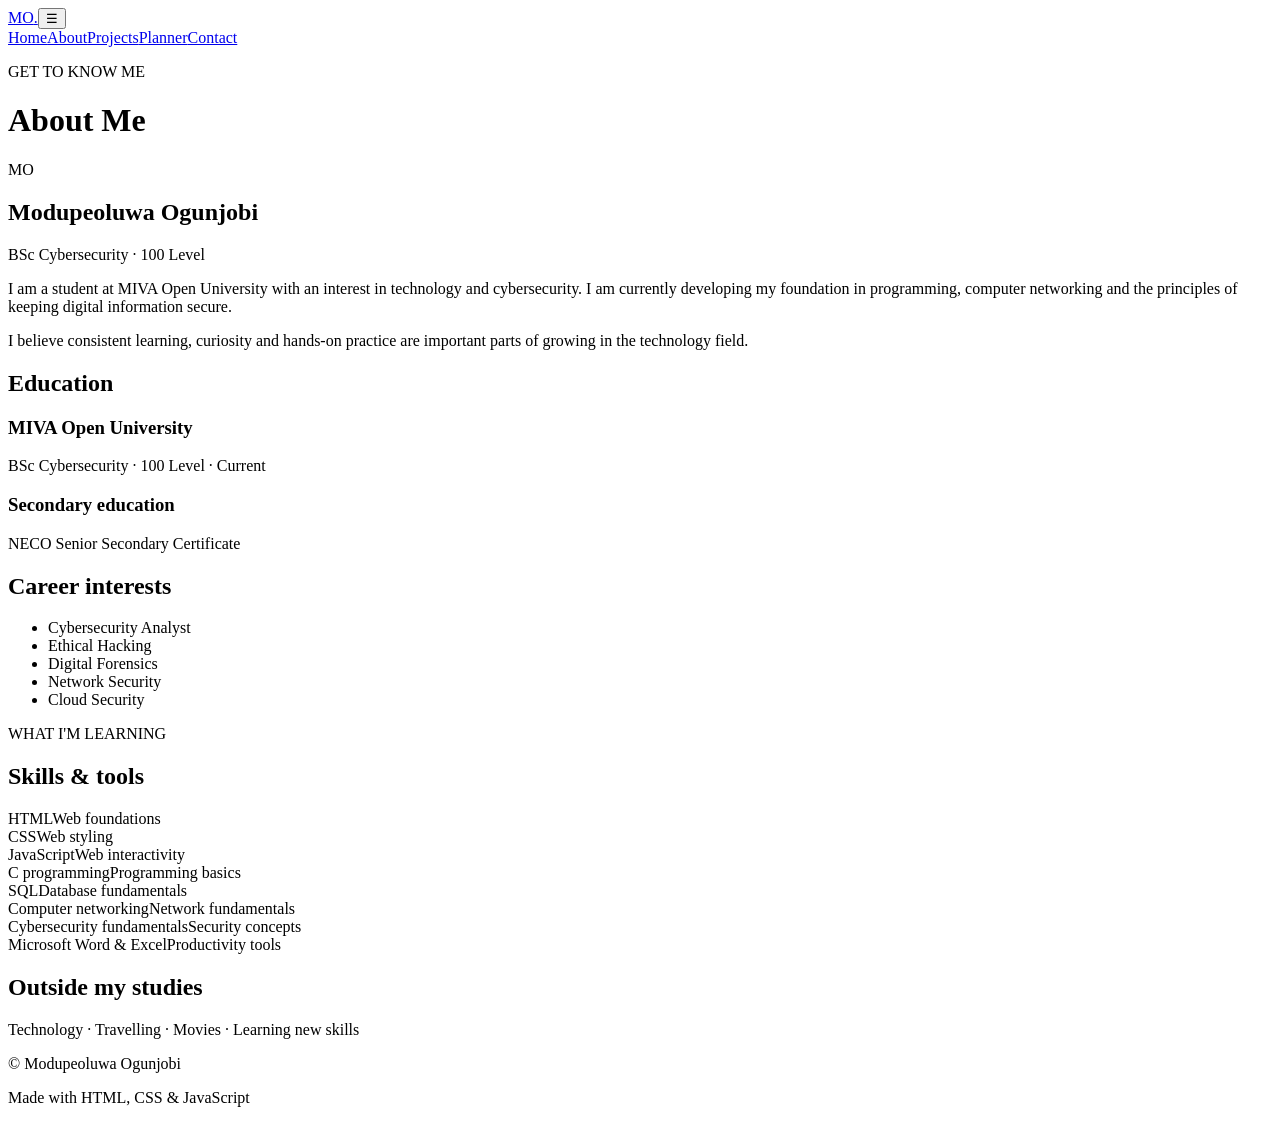
==== about.html @ 3e715821 "Add student profile and skills page" ====
<!DOCTYPE html>
<html lang="en"><head><meta charset="UTF-8"><meta name="viewport" content="width=device-width, initial-scale=1.0"><title>About | Modupeoluwa Ogunjobi</title><link rel="stylesheet" href="css/style.css"><script src="js/main.js" defer></script></head>
<body>
<header class="site-header"><a class="brand" href="index.html">MO<span>.</span></a><button class="menu-toggle" aria-label="Toggle navigation" aria-expanded="false">☰</button><nav class="site-nav" aria-label="Main navigation"><a href="index.html">Home</a><a class="active" href="about.html">About</a><a href="projects.html">Projects</a><a href="planner.html">Planner</a><a href="contact.html">Contact</a></nav></header>
<main class="container page-content">
  <p class="eyebrow">GET TO KNOW ME</p><h1>About <span>Me</span></h1>
  <div class="about-layout"><section class="panel about-intro"><div class="profile-mark">MO</div><h2>Modupeoluwa Ogunjobi</h2><p class="muted">BSc Cybersecurity · 100 Level</p><p>I am a student at MIVA Open University with an interest in technology and cybersecurity. I am currently developing my foundation in programming, computer networking and the principles of keeping digital information secure.</p><p>I believe consistent learning, curiosity and hands-on practice are important parts of growing in the technology field.</p></section>
  <section class="panel"><h2>Education</h2><div class="timeline"><div><span class="timeline-dot"></span><h3>MIVA Open University</h3><p>BSc Cybersecurity · 100 Level · Current</p></div><div><span class="timeline-dot"></span><h3>Secondary education</h3><p>NECO Senior Secondary Certificate</p></div></div><h2 class="subheading">Career interests</h2><ul class="tag-list"><li>Cybersecurity Analyst</li><li>Ethical Hacking</li><li>Digital Forensics</li><li>Network Security</li><li>Cloud Security</li></ul></section></div>
  <section class="section"><p class="eyebrow">WHAT I'M LEARNING</p><h2>Skills & tools</h2><div class="skills-grid"><div class="skill"><span>HTML</span><span>Web foundations</span></div><div class="skill"><span>CSS</span><span>Web styling</span></div><div class="skill"><span>JavaScript</span><span>Web interactivity</span></div><div class="skill"><span>C programming</span><span>Programming basics</span></div><div class="skill"><span>SQL</span><span>Database fundamentals</span></div><div class="skill"><span>Computer networking</span><span>Network fundamentals</span></div><div class="skill"><span>Cybersecurity fundamentals</span><span>Security concepts</span></div><div class="skill"><span>Microsoft Word & Excel</span><span>Productivity tools</span></div></div></section>
  <section class="panel interests"><h2>Outside my studies</h2><p>Technology · Travelling · Movies · Learning new skills</p></section>
</main>
<footer class="site-footer"><div class="container footer-inner"><p>© <span class="current-year"></span> Modupeoluwa Ogunjobi</p><p>Made with HTML, CSS & JavaScript</p></div></footer></body></html>
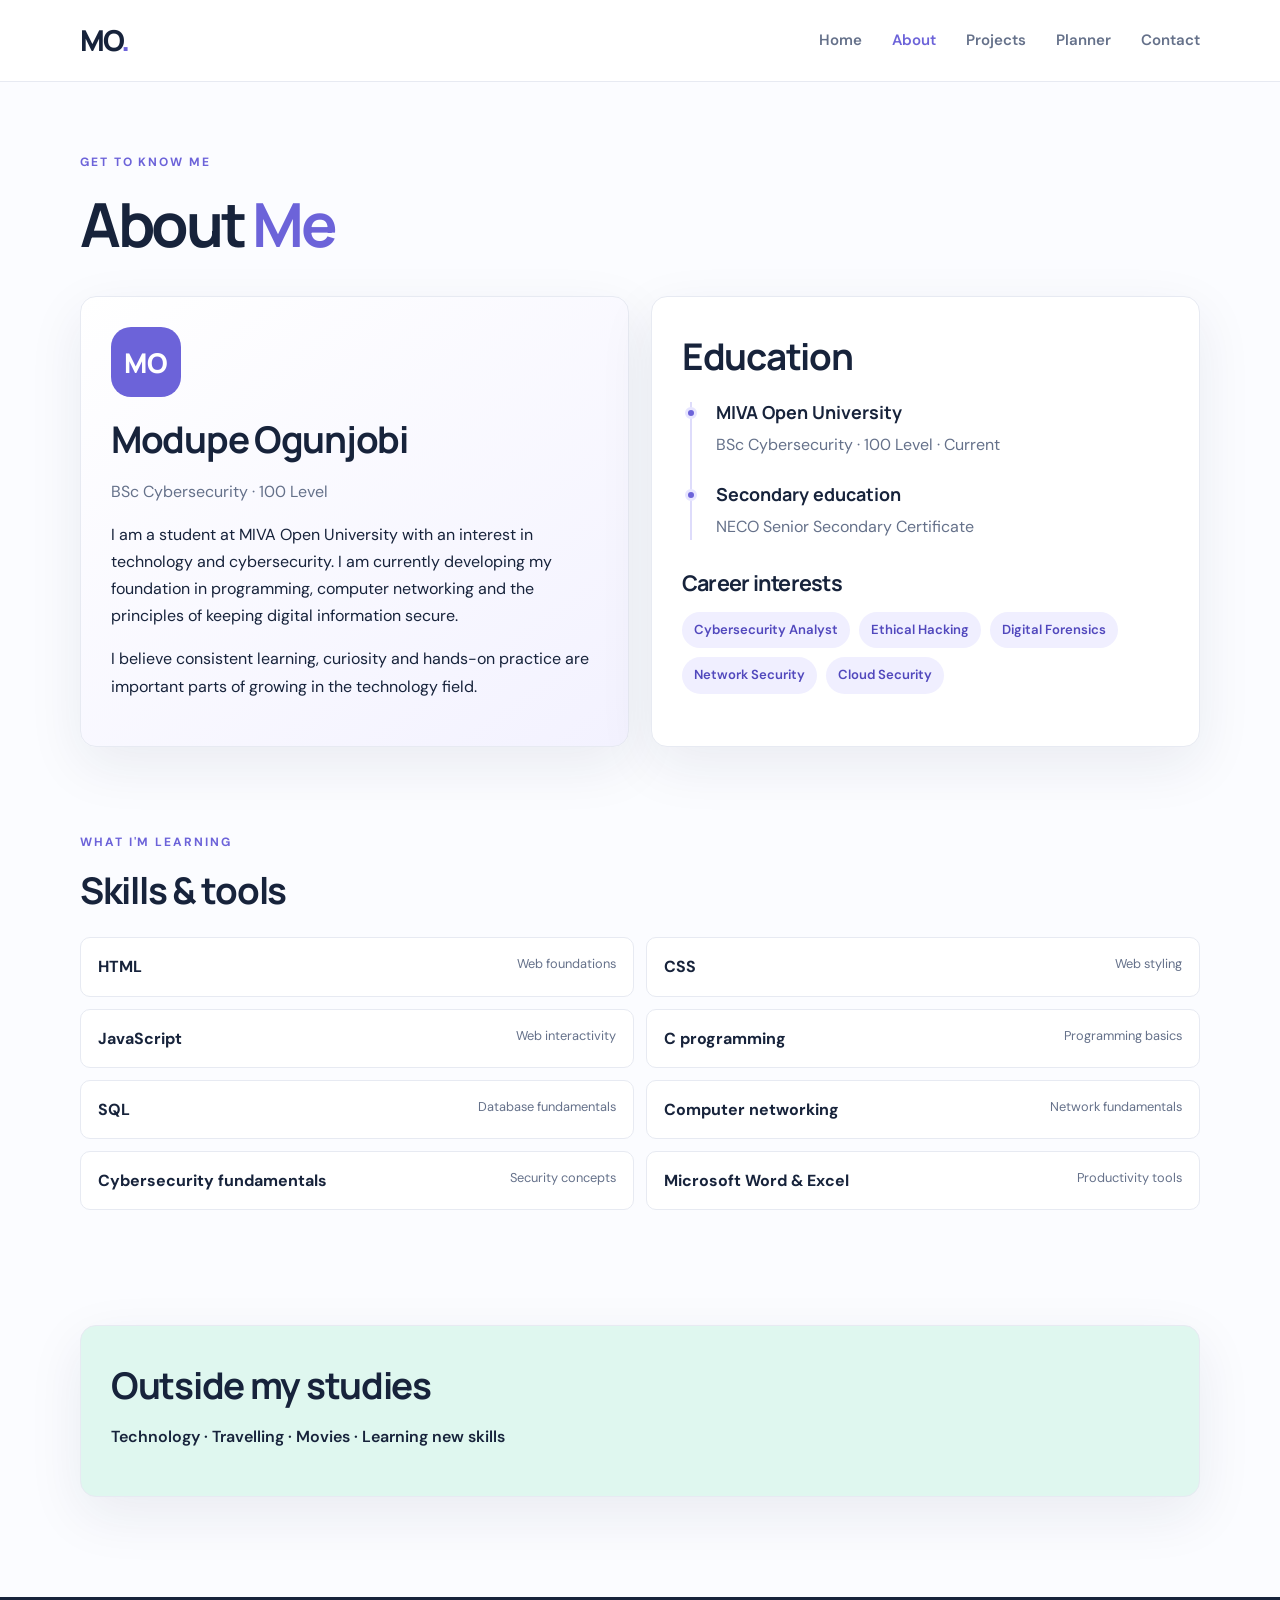
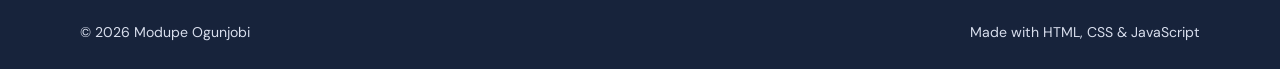
==== commit 9f376915: "Update portfolio name to Modupe Ogunjobi" ====
--- a/about.html
+++ b/about.html
@@ -1,12 +1,12 @@
 <!DOCTYPE html>
-<html lang="en"><head><meta charset="UTF-8"><meta name="viewport" content="width=device-width, initial-scale=1.0"><title>About | Modupeoluwa Ogunjobi</title><link rel="stylesheet" href="css/style.css"><script src="js/main.js" defer></script></head>
+<html lang="en"><head><meta charset="UTF-8"><meta name="viewport" content="width=device-width, initial-scale=1.0"><title>About | Modupe Ogunjobi</title><link rel="stylesheet" href="css/style.css"><script src="js/main.js" defer></script></head>
 <body>
 <header class="site-header"><a class="brand" href="index.html">MO<span>.</span></a><button class="menu-toggle" aria-label="Toggle navigation" aria-expanded="false">☰</button><nav class="site-nav" aria-label="Main navigation"><a href="index.html">Home</a><a class="active" href="about.html">About</a><a href="projects.html">Projects</a><a href="planner.html">Planner</a><a href="contact.html">Contact</a></nav></header>
 <main class="container page-content">
   <p class="eyebrow">GET TO KNOW ME</p><h1>About <span>Me</span></h1>
-  <div class="about-layout"><section class="panel about-intro"><div class="profile-mark">MO</div><h2>Modupeoluwa Ogunjobi</h2><p class="muted">BSc Cybersecurity · 100 Level</p><p>I am a student at MIVA Open University with an interest in technology and cybersecurity. I am currently developing my foundation in programming, computer networking and the principles of keeping digital information secure.</p><p>I believe consistent learning, curiosity and hands-on practice are important parts of growing in the technology field.</p></section>
+  <div class="about-layout"><section class="panel about-intro"><div class="profile-mark">MO</div><h2>Modupe Ogunjobi</h2><p class="muted">BSc Cybersecurity · 100 Level</p><p>I am a student at MIVA Open University with an interest in technology and cybersecurity. I am currently developing my foundation in programming, computer networking and the principles of keeping digital information secure.</p><p>I believe consistent learning, curiosity and hands-on practice are important parts of growing in the technology field.</p></section>
   <section class="panel"><h2>Education</h2><div class="timeline"><div><span class="timeline-dot"></span><h3>MIVA Open University</h3><p>BSc Cybersecurity · 100 Level · Current</p></div><div><span class="timeline-dot"></span><h3>Secondary education</h3><p>NECO Senior Secondary Certificate</p></div></div><h2 class="subheading">Career interests</h2><ul class="tag-list"><li>Cybersecurity Analyst</li><li>Ethical Hacking</li><li>Digital Forensics</li><li>Network Security</li><li>Cloud Security</li></ul></section></div>
   <section class="section"><p class="eyebrow">WHAT I'M LEARNING</p><h2>Skills & tools</h2><div class="skills-grid"><div class="skill"><span>HTML</span><span>Web foundations</span></div><div class="skill"><span>CSS</span><span>Web styling</span></div><div class="skill"><span>JavaScript</span><span>Web interactivity</span></div><div class="skill"><span>C programming</span><span>Programming basics</span></div><div class="skill"><span>SQL</span><span>Database fundamentals</span></div><div class="skill"><span>Computer networking</span><span>Network fundamentals</span></div><div class="skill"><span>Cybersecurity fundamentals</span><span>Security concepts</span></div><div class="skill"><span>Microsoft Word & Excel</span><span>Productivity tools</span></div></div></section>
   <section class="panel interests"><h2>Outside my studies</h2><p>Technology · Travelling · Movies · Learning new skills</p></section>
 </main>
-<footer class="site-footer"><div class="container footer-inner"><p>© <span class="current-year"></span> Modupeoluwa Ogunjobi</p><p>Made with HTML, CSS & JavaScript</p></div></footer></body></html>+<footer class="site-footer"><div class="container footer-inner"><p>© <span class="current-year"></span> Modupe Ogunjobi</p><p>Made with HTML, CSS & JavaScript</p></div></footer></body></html>
--- a/css/style.css
+++ b/css/style.css
@@ -0,0 +1,5 @@
+@import url('https://fonts.googleapis.com/css2?family=DM+Sans:wght@400;500;600;700&family=Manrope:wght@400;500;600;700;800&display=swap');
+:root{--ink:#17233b;--muted:#65718a;--purple:#6c63d9;--purple-dark:#5148bd;--mint:#dff7ef;--paper:#fbfcff;--line:#e7eaf2;--white:#fff;--shadow:0 18px 55px rgba(28,39,75,.08)}
+*{box-sizing:border-box}html{scroll-behavior:smooth}body{margin:0;background:var(--paper);color:var(--ink);font-family:'DM Sans',Arial,sans-serif;line-height:1.7}h1,h2,h3,.brand{font-family:Manrope,Arial,sans-serif;line-height:1.2}h1{font-size:clamp(2.4rem,6vw,4.6rem);letter-spacing:-.055em;margin:.5rem 0 1.2rem}h1 span,.hero h1 span{color:var(--purple)}h2{font-size:clamp(1.6rem,3vw,2.3rem);letter-spacing:-.035em;margin:.4rem 0 1rem}h3{font-size:1.12rem;margin:.3rem 0 .5rem}p{margin:.5rem 0 1rem}.container{width:min(1120px,calc(100% - 40px));margin-inline:auto}.site-header{height:82px;padding:0 max(20px,calc((100% - 1120px)/2));display:flex;align-items:center;justify-content:space-between;background:rgba(255,255,255,.9);border-bottom:1px solid var(--line);position:sticky;top:0;z-index:10;backdrop-filter:blur(12px)}.brand{text-decoration:none;font-size:1.8rem;font-weight:800;color:var(--ink);letter-spacing:-.08em}.brand span,.monogram span{color:var(--purple)}.site-nav{display:flex;gap:30px}.site-nav a{color:var(--muted);font-weight:600;text-decoration:none;font-size:.94rem;transition:color .2s}.site-nav a:hover,.site-nav a.active{color:var(--purple)}.menu-toggle{display:none;background:none;border:0;font-size:1.6rem;color:var(--ink)}.hero{min-height:590px;display:grid;grid-template-columns:1.15fr .85fr;align-items:center;gap:50px;padding-block:70px}.eyebrow{font-size:.75rem;font-weight:700;letter-spacing:.16em;color:var(--purple);margin:0 0 1rem}.lead{font-size:1.15rem;max-width:610px;color:var(--muted)}.button-row{display:flex;gap:14px;flex-wrap:wrap;margin-top:30px}.button{display:inline-flex;justify-content:center;align-items:center;padding:13px 21px;border:1px solid var(--purple);border-radius:9px;background:var(--purple);color:#fff;text-decoration:none;font:700 .95rem 'DM Sans',sans-serif;cursor:pointer;transition:transform .2s,background .2s}.button:hover{background:var(--purple-dark);transform:translateY(-2px)}.button-outline{background:transparent;color:var(--purple)}.button-outline:hover{color:#fff}.hero-art{height:390px;position:relative;display:grid;place-content:center;text-align:center;background:linear-gradient(145deg,#e8e6ff,#e0f8ef);border-radius:48% 52% 46% 54%/48% 43% 57% 52%;overflow:hidden}.hero-art p{position:absolute;bottom:50px;left:0;right:0;color:var(--muted);font-weight:600}.monogram{font:800 7rem Manrope,sans-serif;letter-spacing:-.12em;z-index:1}.orbit{position:absolute;border:1px solid rgba(108,99,217,.25);border-radius:50%;width:310px;height:310px;left:50%;top:50%;transform:translate(-50%,-50%)}.orbit-two{width:390px;height:390px}.section{padding-block:85px}.soft-bg{background:#f1f3ff}.section-intro{max-width:720px;color:var(--muted);font-size:1.05rem}.feature-grid{display:grid;grid-template-columns:repeat(3,1fr);gap:20px;margin-top:35px}.feature-card,.panel,.project-card{background:var(--white);border:1px solid var(--line);border-radius:16px;box-shadow:var(--shadow)}.feature-card{padding:28px}.feature-icon{display:grid;place-items:center;width:46px;height:46px;border-radius:13px;background:var(--mint);color:var(--purple);font-size:1.5rem;margin-bottom:20px}.feature-card p,.muted{color:var(--muted)}.split-section{display:grid;grid-template-columns:1fr 1fr;gap:70px;align-items:center}.text-link{font-weight:700;color:var(--purple);text-decoration:none}.site-footer{background:#17233b;color:#d8deed;padding:24px 0;font-size:.88rem}.footer-inner{display:flex;justify-content:space-between;gap:20px}.footer-inner p{margin:0}.page-content{padding-block:70px 100px}.page-content>h1{font-size:clamp(2.5rem,5vw,3.8rem)}.about-layout,.contact-layout{display:grid;grid-template-columns:1fr 1fr;gap:22px;margin-top:35px}.panel{padding:30px}.about-intro{background:linear-gradient(145deg,#fff,#f3f2ff)}.profile-mark{width:70px;height:70px;border-radius:20px;background:var(--purple);color:white;display:grid;place-items:center;font:800 1.7rem Manrope;margin-bottom:20px}.timeline{border-left:2px solid #dedcfb;margin:24px 0 30px 8px;padding-left:24px}.timeline>div{position:relative;margin-bottom:25px}.timeline-dot{position:absolute;left:-31px;top:5px;width:12px;height:12px;border-radius:50%;background:var(--purple);border:3px solid #e7e5ff}.timeline p{color:var(--muted);margin:0}.subheading{font-size:1.35rem}.tag-list,.mini-tags{display:flex;flex-wrap:wrap;gap:9px;padding:0;list-style:none}.tag-list li,.mini-tags li{background:#f0efff;color:#5148bd;border-radius:20px;padding:7px 12px;font-size:.82rem;font-weight:600}.skills-grid{display:grid;grid-template-columns:repeat(2,1fr);gap:12px;margin-top:25px}.skill{padding:15px 17px;background:white;border:1px solid var(--line);border-radius:10px;display:flex;justify-content:space-between;gap:12px}.skill span:first-child{font-weight:700}.skill span:last-child{font-size:.8rem;color:var(--muted);text-align:right}.interests{margin-top:30px;background:var(--mint)}.interests p{font-weight:600}.project-grid{display:grid;grid-template-columns:repeat(3,1fr);gap:20px;margin-top:35px}.project-card{overflow:hidden}.project-art{height:190px;padding:20px;display:flex;flex-direction:column;justify-content:space-between;color:#fff}.project-art span{font-size:.75rem;letter-spacing:.14em;font-weight:700}.project-art strong{font:800 2.6rem/1 Manrope;letter-spacing:-.07em}.art-one{background:linear-gradient(135deg,#625bd0,#a69ff6)}.art-two{background:linear-gradient(135deg,#168b80,#75cdb7)}.art-three{background:linear-gradient(135deg,#d17a54,#f0b68b)}.project-body{padding:24px}.project-body h2{font-size:1.3rem}.project-body>p:not(.eyebrow){color:var(--muted);font-size:.94rem}.mini-tags{gap:6px}.mini-tags li{font-size:.72rem;padding:5px 9px}.status{display:inline-block;margin-top:8px;color:#27745e;font-size:.8rem;font-weight:700}.media-panel{display:grid;grid-template-columns:1fr 1fr;align-items:center;gap:30px;margin-top:35px}.media-panel video{width:100%;border-radius:10px;background:#17233b}.planner{max-width:800px;margin-top:35px}.task-form label,.form-field label{display:block;font-weight:700;margin-bottom:8px}.task-entry{display:flex;gap:10px}.task-entry input,.form-field input,.form-field textarea{width:100%;padding:13px 14px;border:1px solid #d9deea;border-radius:8px;font:inherit;color:var(--ink);background:#fff}.task-entry input:focus,.form-field input:focus,.form-field textarea:focus{outline:3px solid #e7e5ff;border-color:var(--purple)}.planner-summary{display:flex;justify-content:space-between;color:var(--muted);font-size:.9rem;border-block:1px solid var(--line);padding:16px 0;margin-top:25px}.task-list{list-style:none;margin:0;padding:0}.task-item{display:flex;align-items:center;gap:12px;padding:15px 2px;border-bottom:1px solid var(--line)}.task-item label{flex:1;overflow-wrap:anywhere}.task-item.done label{text-decoration:line-through;color:#8992a5}.task-item input{accent-color:var(--purple);width:18px;height:18px}.delete-task{border:0;background:#fff0ef;color:#b64b45;border-radius:7px;padding:7px 10px;cursor:pointer}.empty-state{padding:25px 0;text-align:center;color:var(--muted)}.text-button{border:0;background:none;color:var(--purple);font:700 .9rem 'DM Sans';padding:15px 0 0;cursor:pointer}.contact-note{background:linear-gradient(145deg,#f1f0ff,#e7f8f1)}.contact-form{display:grid;gap:16px}.form-field textarea{resize:vertical}.error-message{display:block;min-height:1.1em;color:#b13e3e;font-size:.8rem}.form-feedback{font-weight:700;margin:0}.form-feedback.success{color:#27745e}.form-feedback.error{color:#b13e3e}
+@media(max-width:760px){.site-header{height:70px}.menu-toggle{display:block}.site-nav{display:none;position:absolute;top:69px;left:0;right:0;padding:18px 22px;background:white;border-bottom:1px solid var(--line);flex-direction:column;gap:14px}.site-nav.open{display:flex}.hero{grid-template-columns:1fr;padding-block:55px;gap:35px}.hero-art{height:280px;max-width:420px;width:100%;margin:auto}.monogram{font-size:5rem}.orbit{width:230px;height:230px}.orbit-two{width:290px;height:290px}.feature-grid,.project-grid{grid-template-columns:1fr}.split-section,.about-layout,.contact-layout,.media-panel{grid-template-columns:1fr;gap:22px}.section{padding-block:60px}.page-content{padding-block:50px 70px}.footer-inner{flex-direction:column;gap:5px}.skill{flex-direction:column;gap:2px}.skill span:last-child{text-align:left}.task-entry{flex-direction:column}.task-entry .button{width:100%}}
+@media(min-width:761px) and (max-width:980px){.project-grid{grid-template-columns:repeat(2,1fr)}.site-nav{gap:17px}}
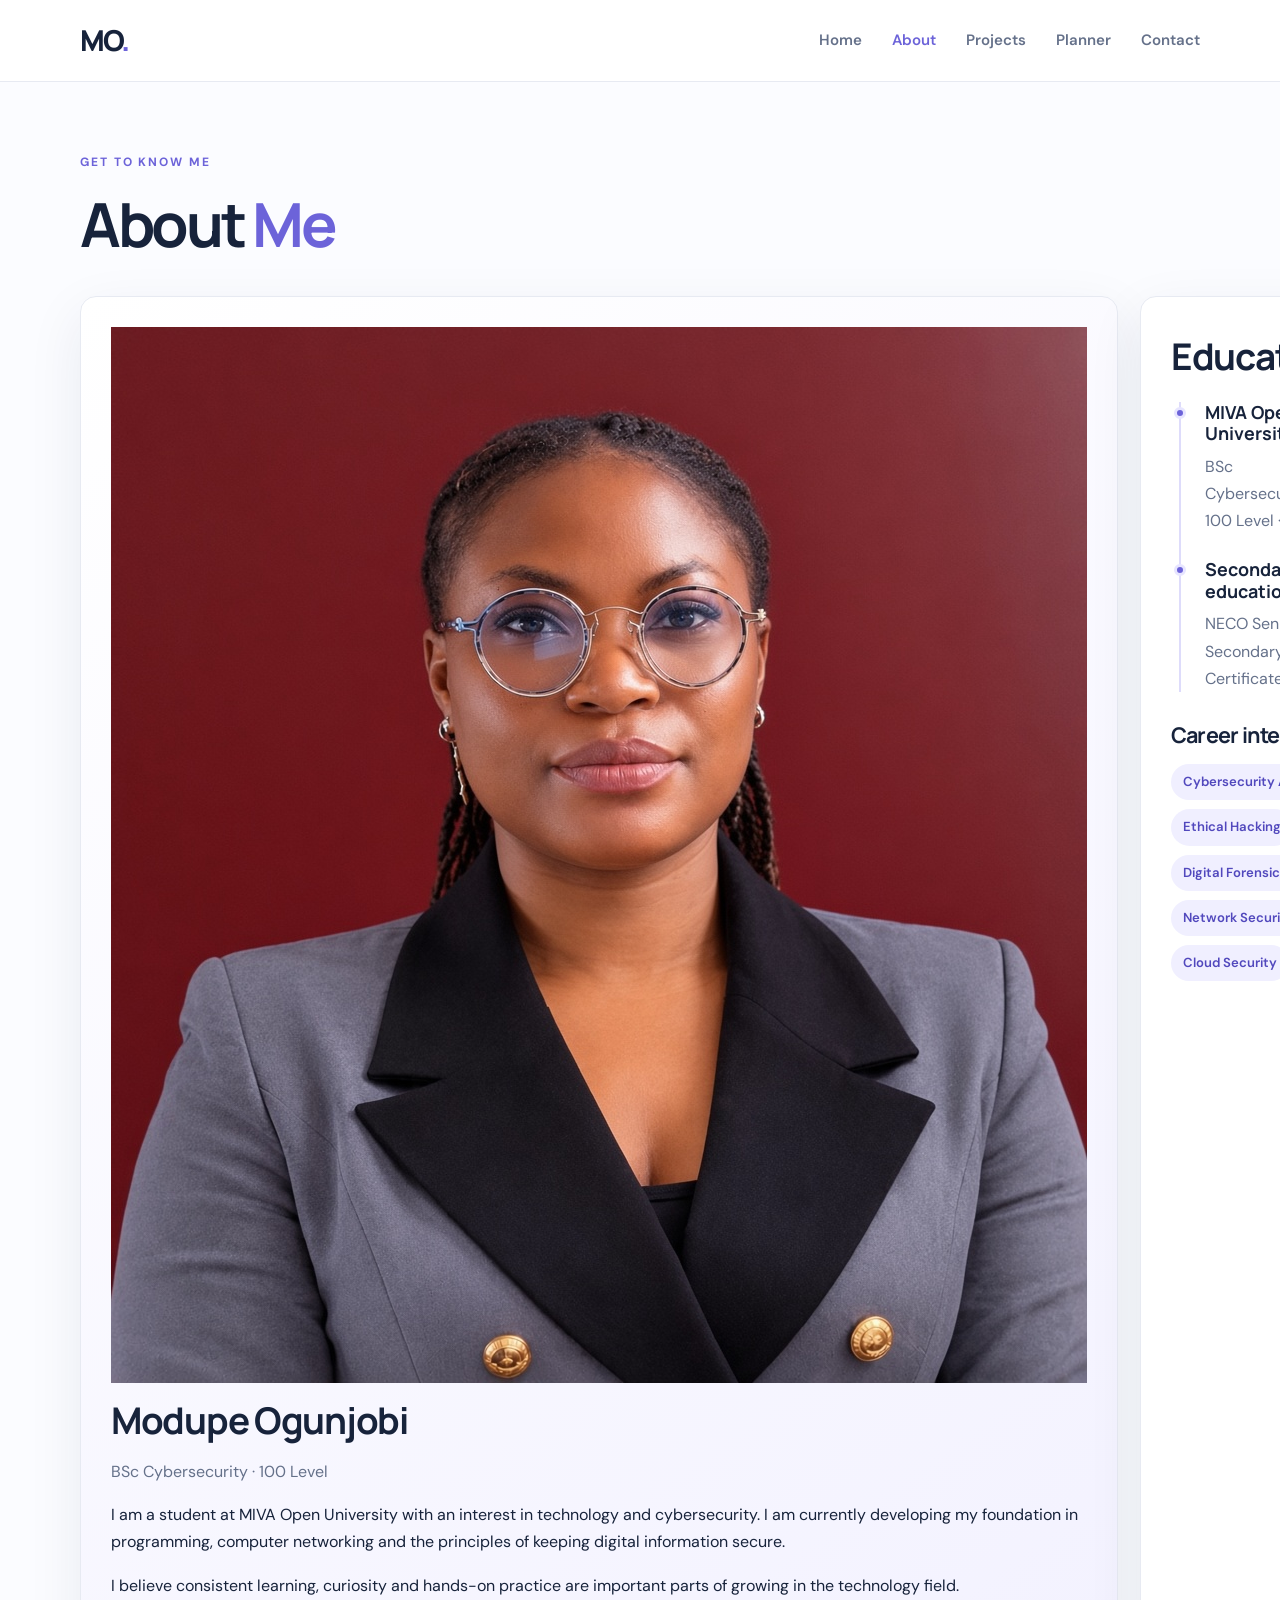
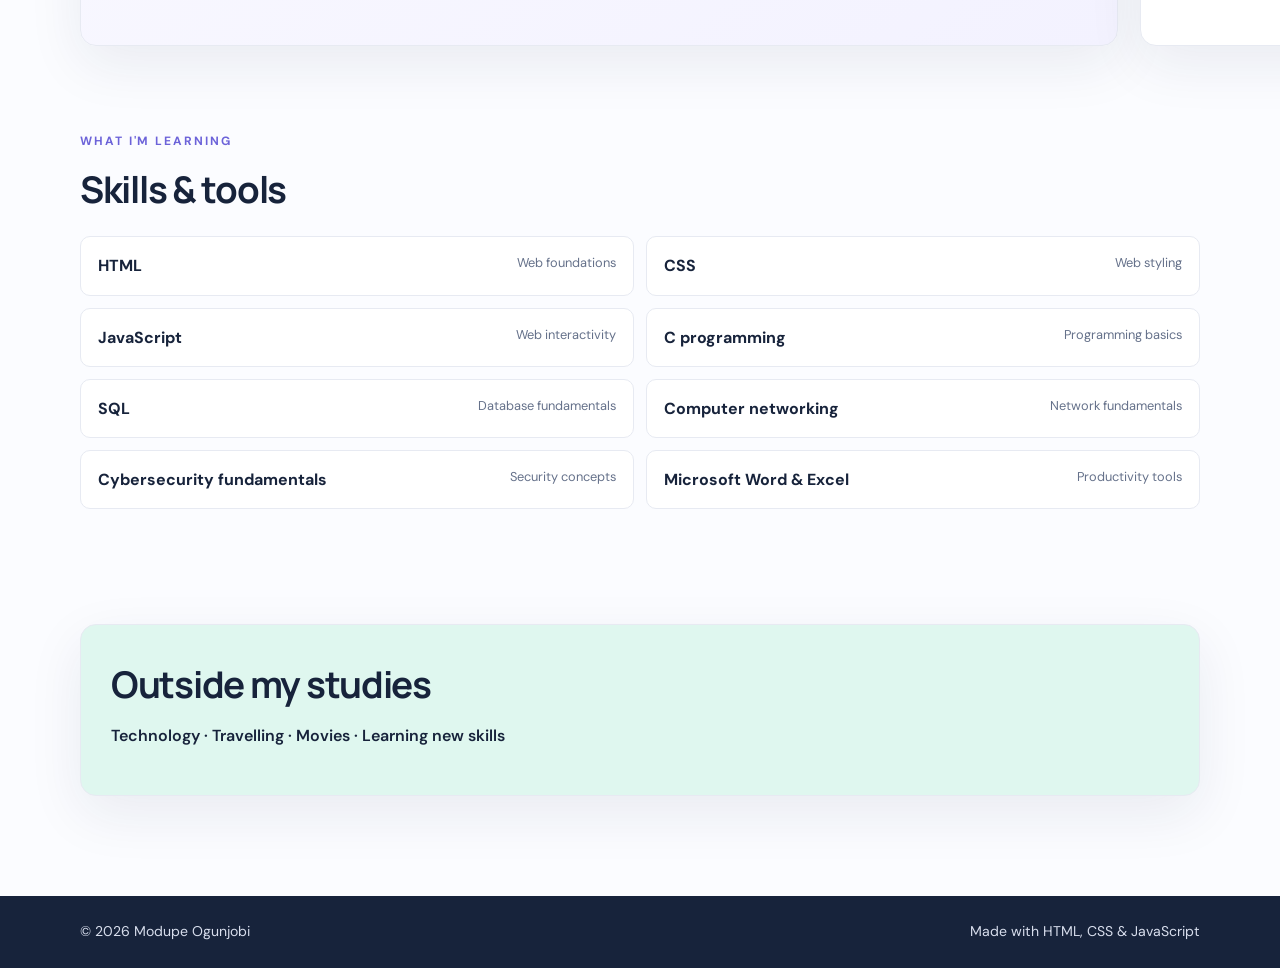
==== commit 146dbd57: "Add original profile photo to About page" ====
--- a/about.html
+++ b/about.html
@@ -4,7 +4,7 @@
 <header class="site-header"><a class="brand" href="index.html">MO<span>.</span></a><button class="menu-toggle" aria-label="Toggle navigation" aria-expanded="false">☰</button><nav class="site-nav" aria-label="Main navigation"><a href="index.html">Home</a><a class="active" href="about.html">About</a><a href="projects.html">Projects</a><a href="planner.html">Planner</a><a href="contact.html">Contact</a></nav></header>
 <main class="container page-content">
   <p class="eyebrow">GET TO KNOW ME</p><h1>About <span>Me</span></h1>
-  <div class="about-layout"><section class="panel about-intro"><div class="profile-mark">MO</div><h2>Modupe Ogunjobi</h2><p class="muted">BSc Cybersecurity · 100 Level</p><p>I am a student at MIVA Open University with an interest in technology and cybersecurity. I am currently developing my foundation in programming, computer networking and the principles of keeping digital information secure.</p><p>I believe consistent learning, curiosity and hands-on practice are important parts of growing in the technology field.</p></section>
+  <div class="about-layout"><section class="panel about-intro"><img class="profile-photo" src="IMG_4161.JPG" alt="Portrait of Modupe Ogunjobi"><h2>Modupe Ogunjobi</h2><p class="muted">BSc Cybersecurity · 100 Level</p><p>I am a student at MIVA Open University with an interest in technology and cybersecurity. I am currently developing my foundation in programming, computer networking and the principles of keeping digital information secure.</p><p>I believe consistent learning, curiosity and hands-on practice are important parts of growing in the technology field.</p></section>
   <section class="panel"><h2>Education</h2><div class="timeline"><div><span class="timeline-dot"></span><h3>MIVA Open University</h3><p>BSc Cybersecurity · 100 Level · Current</p></div><div><span class="timeline-dot"></span><h3>Secondary education</h3><p>NECO Senior Secondary Certificate</p></div></div><h2 class="subheading">Career interests</h2><ul class="tag-list"><li>Cybersecurity Analyst</li><li>Ethical Hacking</li><li>Digital Forensics</li><li>Network Security</li><li>Cloud Security</li></ul></section></div>
   <section class="section"><p class="eyebrow">WHAT I'M LEARNING</p><h2>Skills & tools</h2><div class="skills-grid"><div class="skill"><span>HTML</span><span>Web foundations</span></div><div class="skill"><span>CSS</span><span>Web styling</span></div><div class="skill"><span>JavaScript</span><span>Web interactivity</span></div><div class="skill"><span>C programming</span><span>Programming basics</span></div><div class="skill"><span>SQL</span><span>Database fundamentals</span></div><div class="skill"><span>Computer networking</span><span>Network fundamentals</span></div><div class="skill"><span>Cybersecurity fundamentals</span><span>Security concepts</span></div><div class="skill"><span>Microsoft Word & Excel</span><span>Productivity tools</span></div></div></section>
   <section class="panel interests"><h2>Outside my studies</h2><p>Technology · Travelling · Movies · Learning new skills</p></section>
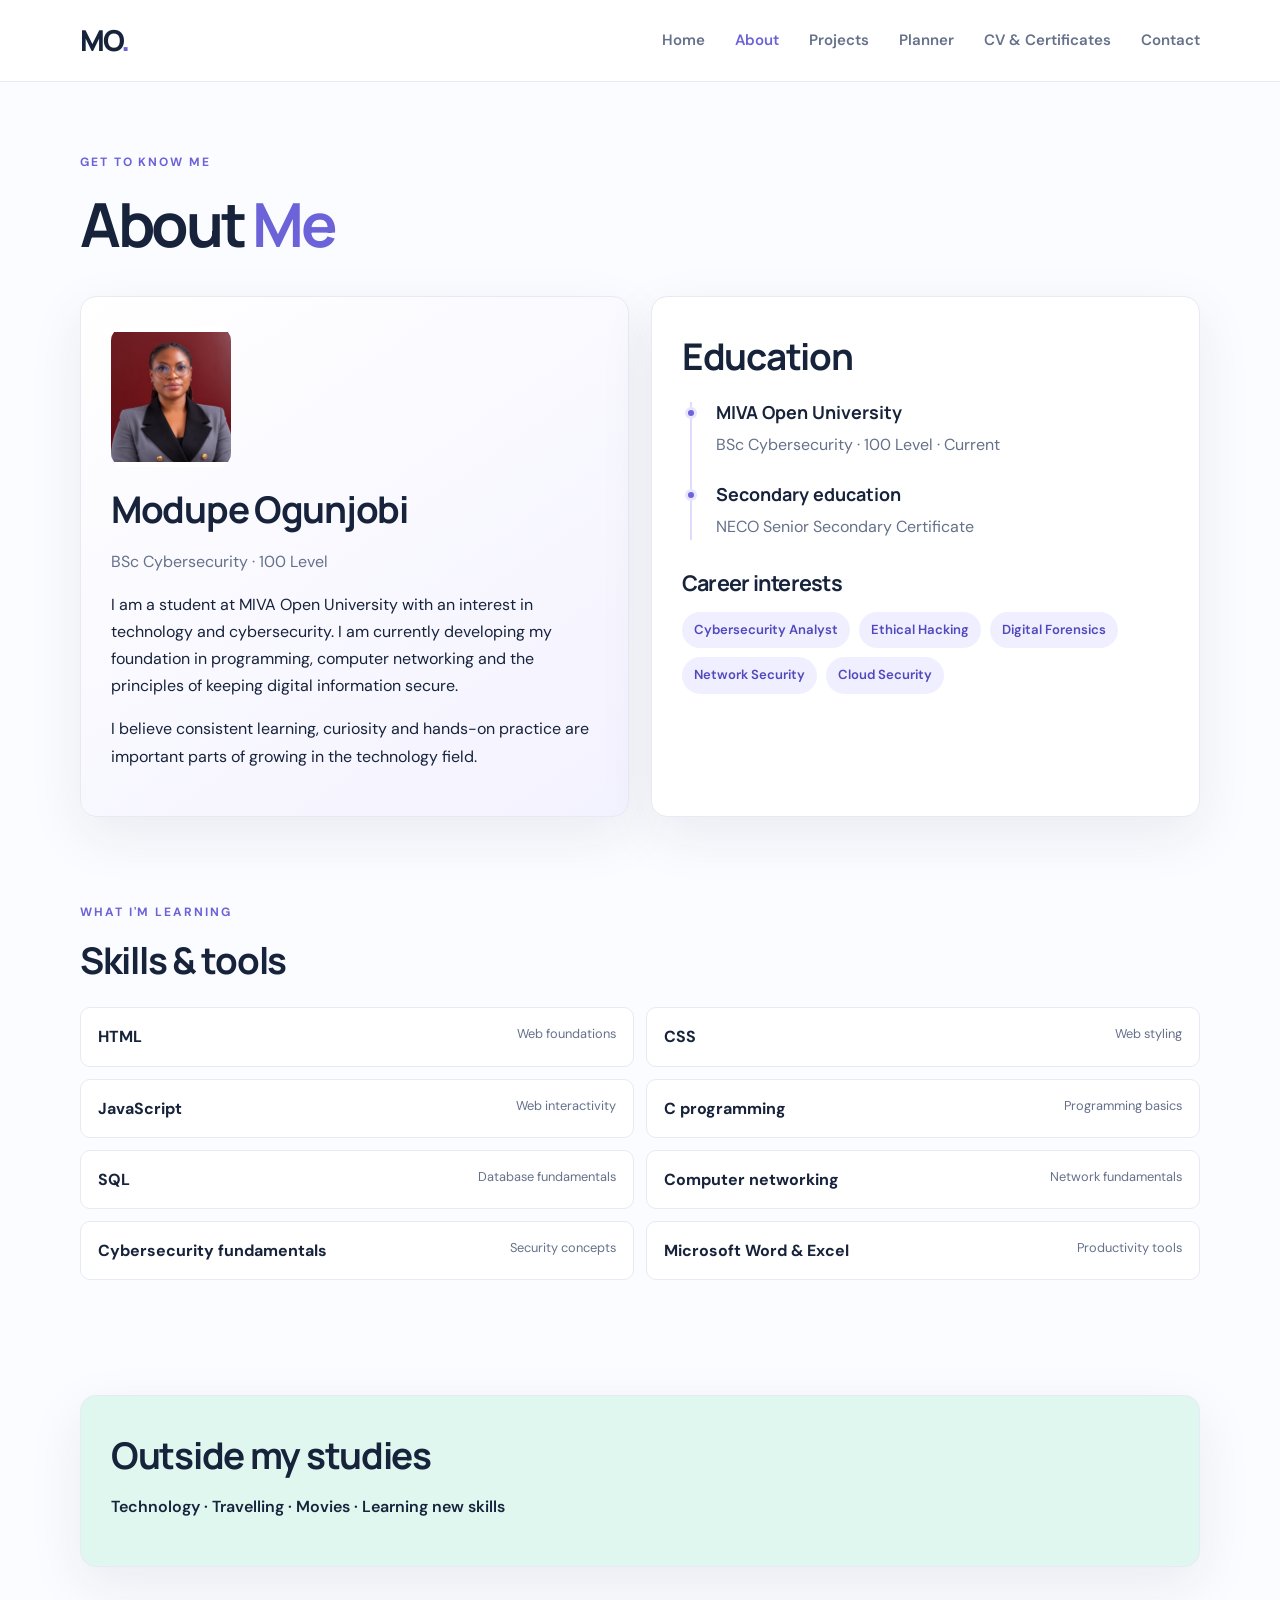
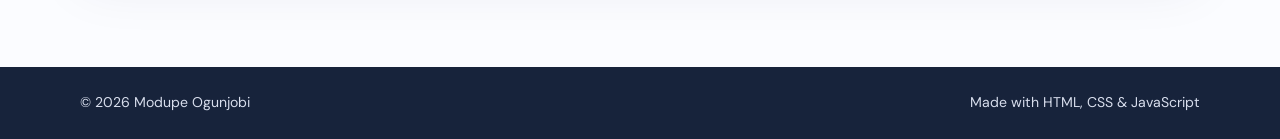
==== commit 1fcfad8c: "Add CV and certificates navigation" ====
--- a/about.html
+++ b/about.html
@@ -1,7 +1,7 @@
 <!DOCTYPE html>
 <html lang="en"><head><meta charset="UTF-8"><meta name="viewport" content="width=device-width, initial-scale=1.0"><title>About | Modupe Ogunjobi</title><link rel="stylesheet" href="css/style.css"><script src="js/main.js" defer></script></head>
 <body>
-<header class="site-header"><a class="brand" href="index.html">MO<span>.</span></a><button class="menu-toggle" aria-label="Toggle navigation" aria-expanded="false">☰</button><nav class="site-nav" aria-label="Main navigation"><a href="index.html">Home</a><a class="active" href="about.html">About</a><a href="projects.html">Projects</a><a href="planner.html">Planner</a><a href="contact.html">Contact</a></nav></header>
+<header class="site-header"><a class="brand" href="index.html">MO<span>.</span></a><button class="menu-toggle" aria-label="Toggle navigation" aria-expanded="false">☰</button><nav class="site-nav" aria-label="Main navigation"><a href="index.html">Home</a><a class="active" href="about.html">About</a><a href="projects.html">Projects</a><a href="planner.html">Planner</a><a href="credentials.html">CV & Certificates</a><a href="contact.html">Contact</a></nav></header>
 <main class="container page-content">
   <p class="eyebrow">GET TO KNOW ME</p><h1>About <span>Me</span></h1>
   <div class="about-layout"><section class="panel about-intro"><img class="profile-photo" src="IMG_4161.JPG" alt="Portrait of Modupe Ogunjobi"><h2>Modupe Ogunjobi</h2><p class="muted">BSc Cybersecurity · 100 Level</p><p>I am a student at MIVA Open University with an interest in technology and cybersecurity. I am currently developing my foundation in programming, computer networking and the principles of keeping digital information secure.</p><p>I believe consistent learning, curiosity and hands-on practice are important parts of growing in the technology field.</p></section>
--- a/css/style.css
+++ b/css/style.css
@@ -3,3 +3,23 @@
 *{box-sizing:border-box}html{scroll-behavior:smooth}body{margin:0;background:var(--paper);color:var(--ink);font-family:'DM Sans',Arial,sans-serif;line-height:1.7}h1,h2,h3,.brand{font-family:Manrope,Arial,sans-serif;line-height:1.2}h1{font-size:clamp(2.4rem,6vw,4.6rem);letter-spacing:-.055em;margin:.5rem 0 1.2rem}h1 span,.hero h1 span{color:var(--purple)}h2{font-size:clamp(1.6rem,3vw,2.3rem);letter-spacing:-.035em;margin:.4rem 0 1rem}h3{font-size:1.12rem;margin:.3rem 0 .5rem}p{margin:.5rem 0 1rem}.container{width:min(1120px,calc(100% - 40px));margin-inline:auto}.site-header{height:82px;padding:0 max(20px,calc((100% - 1120px)/2));display:flex;align-items:center;justify-content:space-between;background:rgba(255,255,255,.9);border-bottom:1px solid var(--line);position:sticky;top:0;z-index:10;backdrop-filter:blur(12px)}.brand{text-decoration:none;font-size:1.8rem;font-weight:800;color:var(--ink);letter-spacing:-.08em}.brand span,.monogram span{color:var(--purple)}.site-nav{display:flex;gap:30px}.site-nav a{color:var(--muted);font-weight:600;text-decoration:none;font-size:.94rem;transition:color .2s}.site-nav a:hover,.site-nav a.active{color:var(--purple)}.menu-toggle{display:none;background:none;border:0;font-size:1.6rem;color:var(--ink)}.hero{min-height:590px;display:grid;grid-template-columns:1.15fr .85fr;align-items:center;gap:50px;padding-block:70px}.eyebrow{font-size:.75rem;font-weight:700;letter-spacing:.16em;color:var(--purple);margin:0 0 1rem}.lead{font-size:1.15rem;max-width:610px;color:var(--muted)}.button-row{display:flex;gap:14px;flex-wrap:wrap;margin-top:30px}.button{display:inline-flex;justify-content:center;align-items:center;padding:13px 21px;border:1px solid var(--purple);border-radius:9px;background:var(--purple);color:#fff;text-decoration:none;font:700 .95rem 'DM Sans',sans-serif;cursor:pointer;transition:transform .2s,background .2s}.button:hover{background:var(--purple-dark);transform:translateY(-2px)}.button-outline{background:transparent;color:var(--purple)}.button-outline:hover{color:#fff}.hero-art{height:390px;position:relative;display:grid;place-content:center;text-align:center;background:linear-gradient(145deg,#e8e6ff,#e0f8ef);border-radius:48% 52% 46% 54%/48% 43% 57% 52%;overflow:hidden}.hero-art p{position:absolute;bottom:50px;left:0;right:0;color:var(--muted);font-weight:600}.monogram{font:800 7rem Manrope,sans-serif;letter-spacing:-.12em;z-index:1}.orbit{position:absolute;border:1px solid rgba(108,99,217,.25);border-radius:50%;width:310px;height:310px;left:50%;top:50%;transform:translate(-50%,-50%)}.orbit-two{width:390px;height:390px}.section{padding-block:85px}.soft-bg{background:#f1f3ff}.section-intro{max-width:720px;color:var(--muted);font-size:1.05rem}.feature-grid{display:grid;grid-template-columns:repeat(3,1fr);gap:20px;margin-top:35px}.feature-card,.panel,.project-card{background:var(--white);border:1px solid var(--line);border-radius:16px;box-shadow:var(--shadow)}.feature-card{padding:28px}.feature-icon{display:grid;place-items:center;width:46px;height:46px;border-radius:13px;background:var(--mint);color:var(--purple);font-size:1.5rem;margin-bottom:20px}.feature-card p,.muted{color:var(--muted)}.split-section{display:grid;grid-template-columns:1fr 1fr;gap:70px;align-items:center}.text-link{font-weight:700;color:var(--purple);text-decoration:none}.site-footer{background:#17233b;color:#d8deed;padding:24px 0;font-size:.88rem}.footer-inner{display:flex;justify-content:space-between;gap:20px}.footer-inner p{margin:0}.page-content{padding-block:70px 100px}.page-content>h1{font-size:clamp(2.5rem,5vw,3.8rem)}.about-layout,.contact-layout{display:grid;grid-template-columns:1fr 1fr;gap:22px;margin-top:35px}.panel{padding:30px}.about-intro{background:linear-gradient(145deg,#fff,#f3f2ff)}.profile-mark{width:70px;height:70px;border-radius:20px;background:var(--purple);color:white;display:grid;place-items:center;font:800 1.7rem Manrope;margin-bottom:20px}.timeline{border-left:2px solid #dedcfb;margin:24px 0 30px 8px;padding-left:24px}.timeline>div{position:relative;margin-bottom:25px}.timeline-dot{position:absolute;left:-31px;top:5px;width:12px;height:12px;border-radius:50%;background:var(--purple);border:3px solid #e7e5ff}.timeline p{color:var(--muted);margin:0}.subheading{font-size:1.35rem}.tag-list,.mini-tags{display:flex;flex-wrap:wrap;gap:9px;padding:0;list-style:none}.tag-list li,.mini-tags li{background:#f0efff;color:#5148bd;border-radius:20px;padding:7px 12px;font-size:.82rem;font-weight:600}.skills-grid{display:grid;grid-template-columns:repeat(2,1fr);gap:12px;margin-top:25px}.skill{padding:15px 17px;background:white;border:1px solid var(--line);border-radius:10px;display:flex;justify-content:space-between;gap:12px}.skill span:first-child{font-weight:700}.skill span:last-child{font-size:.8rem;color:var(--muted);text-align:right}.interests{margin-top:30px;background:var(--mint)}.interests p{font-weight:600}.project-grid{display:grid;grid-template-columns:repeat(3,1fr);gap:20px;margin-top:35px}.project-card{overflow:hidden}.project-art{height:190px;padding:20px;display:flex;flex-direction:column;justify-content:space-between;color:#fff}.project-art span{font-size:.75rem;letter-spacing:.14em;font-weight:700}.project-art strong{font:800 2.6rem/1 Manrope;letter-spacing:-.07em}.art-one{background:linear-gradient(135deg,#625bd0,#a69ff6)}.art-two{background:linear-gradient(135deg,#168b80,#75cdb7)}.art-three{background:linear-gradient(135deg,#d17a54,#f0b68b)}.project-body{padding:24px}.project-body h2{font-size:1.3rem}.project-body>p:not(.eyebrow){color:var(--muted);font-size:.94rem}.mini-tags{gap:6px}.mini-tags li{font-size:.72rem;padding:5px 9px}.status{display:inline-block;margin-top:8px;color:#27745e;font-size:.8rem;font-weight:700}.media-panel{display:grid;grid-template-columns:1fr 1fr;align-items:center;gap:30px;margin-top:35px}.media-panel video{width:100%;border-radius:10px;background:#17233b}.planner{max-width:800px;margin-top:35px}.task-form label,.form-field label{display:block;font-weight:700;margin-bottom:8px}.task-entry{display:flex;gap:10px}.task-entry input,.form-field input,.form-field textarea{width:100%;padding:13px 14px;border:1px solid #d9deea;border-radius:8px;font:inherit;color:var(--ink);background:#fff}.task-entry input:focus,.form-field input:focus,.form-field textarea:focus{outline:3px solid #e7e5ff;border-color:var(--purple)}.planner-summary{display:flex;justify-content:space-between;color:var(--muted);font-size:.9rem;border-block:1px solid var(--line);padding:16px 0;margin-top:25px}.task-list{list-style:none;margin:0;padding:0}.task-item{display:flex;align-items:center;gap:12px;padding:15px 2px;border-bottom:1px solid var(--line)}.task-item label{flex:1;overflow-wrap:anywhere}.task-item.done label{text-decoration:line-through;color:#8992a5}.task-item input{accent-color:var(--purple);width:18px;height:18px}.delete-task{border:0;background:#fff0ef;color:#b64b45;border-radius:7px;padding:7px 10px;cursor:pointer}.empty-state{padding:25px 0;text-align:center;color:var(--muted)}.text-button{border:0;background:none;color:var(--purple);font:700 .9rem 'DM Sans';padding:15px 0 0;cursor:pointer}.contact-note{background:linear-gradient(145deg,#f1f0ff,#e7f8f1)}.contact-form{display:grid;gap:16px}.form-field textarea{resize:vertical}.error-message{display:block;min-height:1.1em;color:#b13e3e;font-size:.8rem}.form-feedback{font-weight:700;margin:0}.form-feedback.success{color:#27745e}.form-feedback.error{color:#b13e3e}
 @media(max-width:760px){.site-header{height:70px}.menu-toggle{display:block}.site-nav{display:none;position:absolute;top:69px;left:0;right:0;padding:18px 22px;background:white;border-bottom:1px solid var(--line);flex-direction:column;gap:14px}.site-nav.open{display:flex}.hero{grid-template-columns:1fr;padding-block:55px;gap:35px}.hero-art{height:280px;max-width:420px;width:100%;margin:auto}.monogram{font-size:5rem}.orbit{width:230px;height:230px}.orbit-two{width:290px;height:290px}.feature-grid,.project-grid{grid-template-columns:1fr}.split-section,.about-layout,.contact-layout,.media-panel{grid-template-columns:1fr;gap:22px}.section{padding-block:60px}.page-content{padding-block:50px 70px}.footer-inner{flex-direction:column;gap:5px}.skill{flex-direction:column;gap:2px}.skill span:last-child{text-align:left}.task-entry{flex-direction:column}.task-entry .button{width:100%}}
 @media(min-width:761px) and (max-width:980px){.project-grid{grid-template-columns:repeat(2,1fr)}.site-nav{gap:17px}}
+
+
+/* Original profile photograph: displayed without cropping or filters. */
+.hero-photo{display:block;width:min(280px,78%);height:290px;object-fit:contain;border-radius:14px;margin:0 auto 55px;position:relative;z-index:1}.profile-photo{display:block;width:120px;height:140px;object-fit:contain;border-radius:14px;margin-bottom:20px;background:#fff}
+
+
+/* Give the greeting and name separate visual emphasis. */
+.hero h1 .greeting{display:block;color:var(--muted);font-size:.45em;font-weight:600;letter-spacing:-.02em;margin-bottom:.2em}.hero h1 .hero-name{display:block;color:var(--purple);font-size:1em;line-height:1.08}
+
+
+/* Homepage feature portrait: larger, bold, and integrated with the hero panel. */
+.hero-art{height:540px;min-height:540px;align-self:stretch;display:flex;flex-direction:column;justify-content:flex-end;align-items:center;padding:16px 12px 66px;background:radial-gradient(ellipse at 50% 42%,#e4e0ff 0%,#e8e6ff 42%,rgba(224,248,239,.7) 76%,rgba(251,252,255,0) 100%);border-radius:42% 42% 22px 22px/32% 32% 22px 22px;overflow:hidden}.hero-photo{display:block;width:100%;max-width:480px;height:500px;object-fit:contain;object-position:center bottom;border-radius:0;margin:0 auto;position:relative;z-index:1;filter:drop-shadow(0 18px 24px rgba(28,39,75,.16))}.hero-art p{bottom:18px;z-index:2;margin:0;text-align:center}
+@media(max-width:760px){.hero-art{min-height:420px;height:420px;max-width:480px;width:100%;margin-inline:auto}.hero-photo{height:390px;max-width:100%}}
+
+
+/* Let the homepage portrait fill its entire dedicated frame. */
+.hero-art{position:relative;height:540px;min-height:540px;padding:0;display:block;overflow:hidden;border-radius:28px;background:linear-gradient(145deg,#e8e6ff,#e0f8ef)}
+.hero-photo{display:block;width:100%;height:100%;max-width:none;object-fit:cover;object-position:center top;border-radius:0;margin:0;filter:none}
+.hero-art p{position:absolute;left:0;right:0;bottom:0;margin:0;padding:18px 12px 14px;color:var(--ink);text-align:center;background:linear-gradient(transparent,rgba(255,255,255,.92));z-index:2}
+@media(max-width:760px){.hero-art{height:420px;min-height:420px;max-width:480px;width:100%;margin-inline:auto}.hero-photo{height:100%;width:100%;object-fit:cover;object-position:center top}}
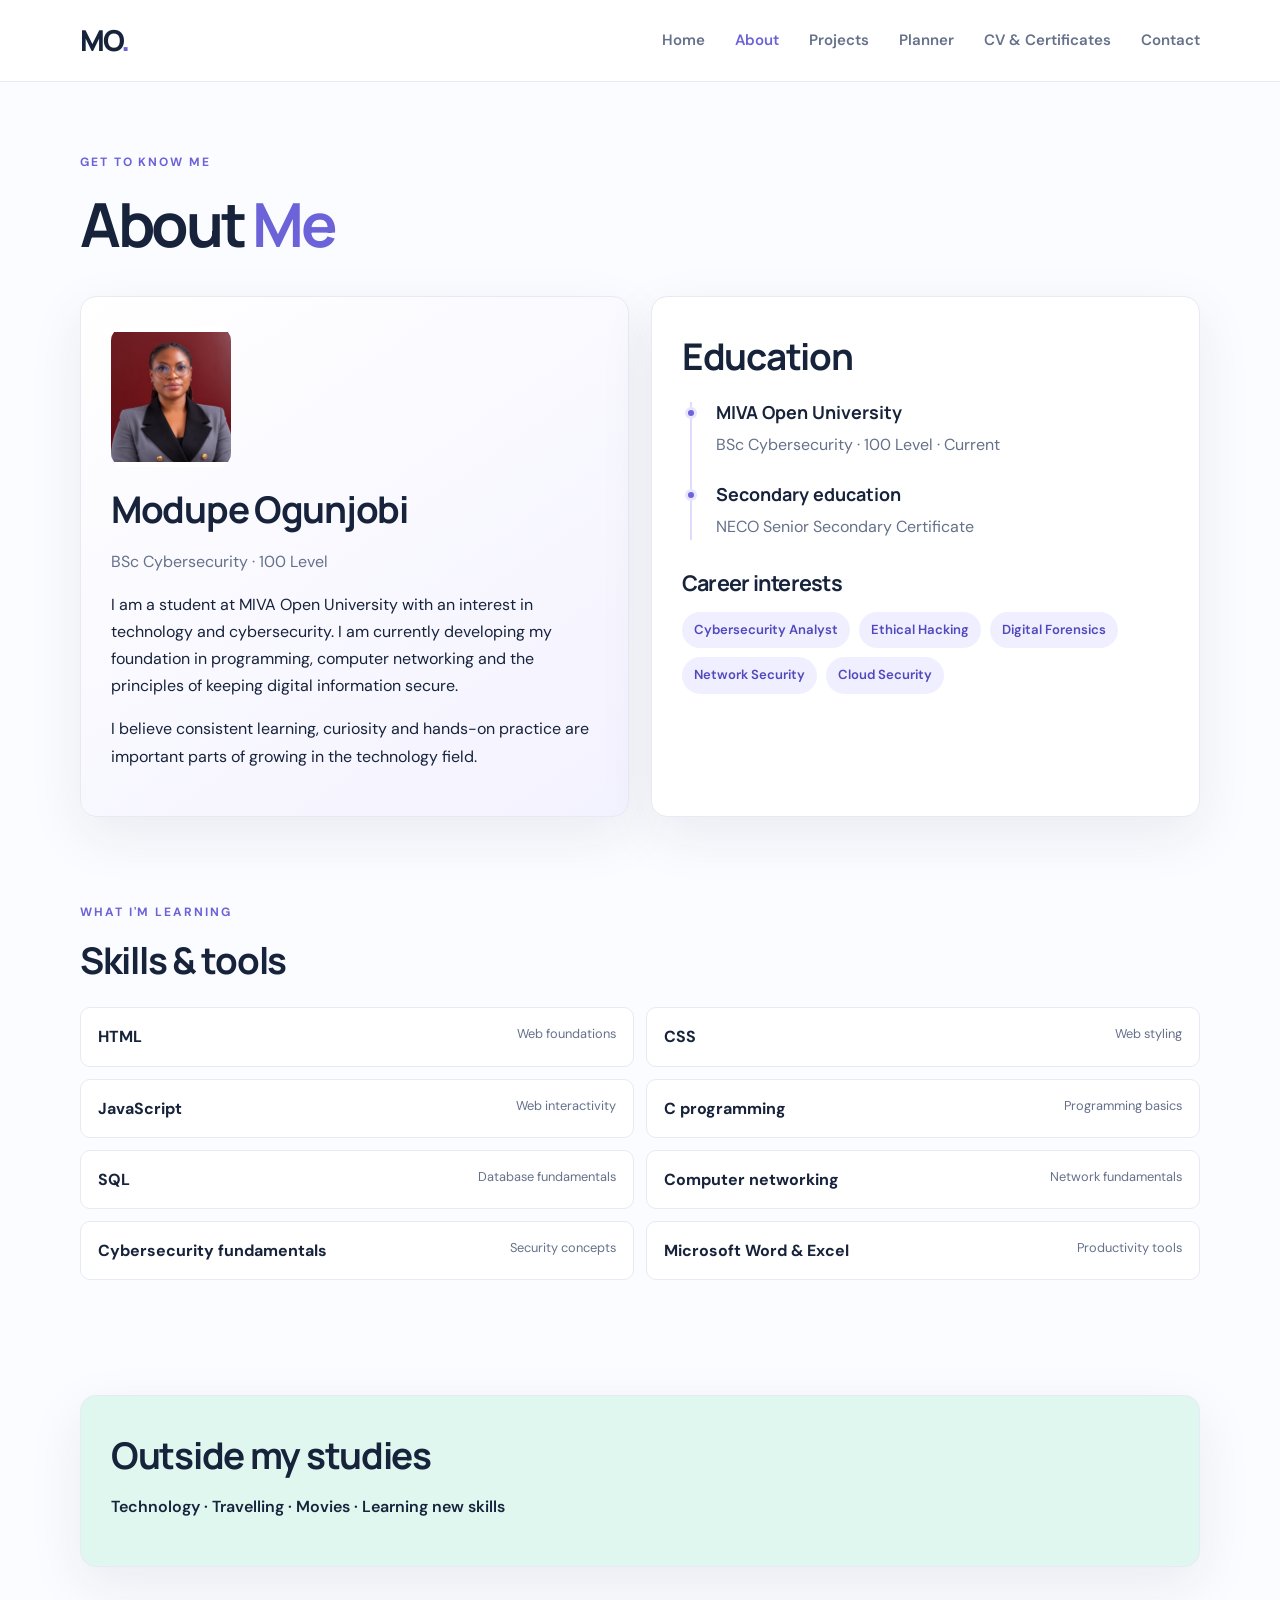
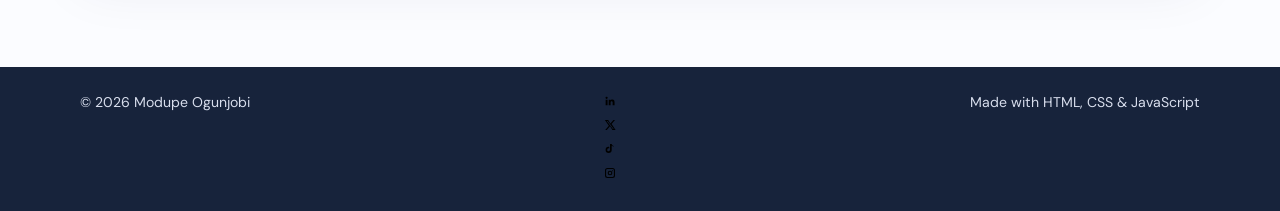
==== commit ec3549e3: "Add social media icon links to site footer" ====
--- a/about.html
+++ b/about.html
@@ -9,4 +9,9 @@
   <section class="section"><p class="eyebrow">WHAT I'M LEARNING</p><h2>Skills & tools</h2><div class="skills-grid"><div class="skill"><span>HTML</span><span>Web foundations</span></div><div class="skill"><span>CSS</span><span>Web styling</span></div><div class="skill"><span>JavaScript</span><span>Web interactivity</span></div><div class="skill"><span>C programming</span><span>Programming basics</span></div><div class="skill"><span>SQL</span><span>Database fundamentals</span></div><div class="skill"><span>Computer networking</span><span>Network fundamentals</span></div><div class="skill"><span>Cybersecurity fundamentals</span><span>Security concepts</span></div><div class="skill"><span>Microsoft Word & Excel</span><span>Productivity tools</span></div></div></section>
   <section class="panel interests"><h2>Outside my studies</h2><p>Technology · Travelling · Movies · Learning new skills</p></section>
 </main>
-<footer class="site-footer"><div class="container footer-inner"><p>© <span class="current-year"></span> Modupe Ogunjobi</p><p>Made with HTML, CSS & JavaScript</p></div></footer></body></html>+<footer class="site-footer"><div class="container footer-inner"><p>© <span class="current-year"></span> Modupe Ogunjobi</p><div class="social-links" aria-label="Social media">
+<a href="https://www.linkedin.com/in/modupe-ogunjobi" target="_blank" rel="noopener noreferrer" aria-label="LinkedIn"><svg viewBox="0 0 24 24" aria-hidden="true"><path d="M5.2 3.5a2.2 2.2 0 1 1 0 4.4 2.2 2.2 0 0 1 0-4.4ZM3.3 9.5h3.8v11.2H3.3V9.5Zm6.1 0H13v1.5h.1c.5-.9 1.7-1.9 3.5-1.9 3.8 0 4.5 2.5 4.5 5.7v5.9h-3.8v-5.2c0-1.3 0-3-1.9-3s-2.2 1.4-2.2 2.9v5.3H9.4V9.5Z"/></svg></a>
+<a href="https://x.com/__Cortado" target="_blank" rel="noopener noreferrer" aria-label="X"><svg viewBox="0 0 24 24" aria-hidden="true"><path d="M18.9 2H22l-6.8 7.8L23.2 22h-6.3L12 14.6 5.6 22H2.4l7.3-8.4L1.8 2h6.5l4.5 6.8L18.9 2Zm-1.1 18h1.7L7.3 3.9H5.5L17.8 20Z"/></svg></a>
+<a href="https://www.tiktok.com/@cold..latte" target="_blank" rel="noopener noreferrer" aria-label="TikTok"><svg viewBox="0 0 24 24" aria-hidden="true"><path d="M19.6 7.2a6.8 6.8 0 0 1-4.2-1.5v8.1a6.1 6.1 0 1 1-6.1-6.1c.4 0 .8 0 1.2.1v3.4a2.8 2.8 0 1 0 1.5 2.5V2h3.5c.2 2.1 1.5 3.8 4.1 4.1v1.1Z"/></svg></a>
+<a href="https://www.instagram.com/ar.feo3" target="_blank" rel="noopener noreferrer" aria-label="Instagram"><svg viewBox="0 0 24 24" aria-hidden="true"><path d="M7 2h10a5 5 0 0 1 5 5v10a5 5 0 0 1-5 5H7a5 5 0 0 1-5-5V7a5 5 0 0 1 5-5Zm0 2.2A2.8 2.8 0 0 0 4.2 7v10A2.8 2.8 0 0 0 7 19.8h10a2.8 2.8 0 0 0 2.8-2.8V7A2.8 2.8 0 0 0 17 4.2H7Zm5 3.1a4.7 4.7 0 1 1 0 9.4 4.7 4.7 0 0 1 0-9.4Zm0 2.2a2.5 2.5 0 1 0 0 5 2.5 2.5 0 0 0 0-5Zm5.1-3.1a1.1 1.1 0 1 1 0 2.2 1.1 1.1 0 0 1 0-2.2Z"/></svg></a>
+</div><p>Made with HTML, CSS & JavaScript</p></div></footer></body></html>
--- a/css/style.css
+++ b/css/style.css
@@ -23,3 +23,59 @@
 .hero-photo{display:block;width:100%;height:100%;max-width:none;object-fit:cover;object-position:center top;border-radius:0;margin:0;filter:none}
 .hero-art p{position:absolute;left:0;right:0;bottom:0;margin:0;padding:18px 12px 14px;color:var(--ink);text-align:center;background:linear-gradient(transparent,rgba(255,255,255,.92));z-index:2}
 @media(max-width:760px){.hero-art{height:420px;min-height:420px;max-width:480px;width:100%;margin-inline:auto}.hero-photo{height:100%;width:100%;object-fit:cover;object-position:center top}}
+
+
+/* CV and certificate library */
+.credentials-intro{max-width:760px;color:var(--muted);font-size:1.05rem}
+.document-grid{display:grid;grid-template-columns:repeat(3,1fr);gap:20px;margin-top:34px}
+.document-card{background:var(--white);border:1px solid var(--line);border-radius:16px;padding:26px;box-shadow:var(--shadow);display:flex;flex-direction:column;min-height:245px}
+.document-icon{width:52px;height:52px;border-radius:14px;display:grid;place-items:center;background:#f0efff;color:var(--purple);font-size:1.45rem;font-weight:800;margin-bottom:18px}
+.document-card h2{font-size:1.25rem;margin:.2rem 0 .55rem}
+.document-card p{color:var(--muted);font-size:.93rem;flex:1}
+.document-actions{display:flex;gap:10px;flex-wrap:wrap;margin-top:15px}
+.document-actions .button{padding:10px 14px;font-size:.85rem}
+.document-actions .button-outline{background:transparent;color:var(--purple)}
+.document-actions .button-outline:hover{background:var(--purple);color:#fff}
+.document-note{margin-top:28px;padding:20px 24px;background:var(--mint);border-radius:14px;color:var(--ink)}
+@media(max-width:760px){.document-grid{grid-template-columns:1fr}.document-card{min-height:220px}}
+
+
+/* Academic planner timetable */
+.schedule-section{max-width:100%;margin-top:28px}
+.schedule-section h2{margin-top:4px}
+.schedule-table-wrap{width:100%;overflow-x:auto;margin-top:18px}
+.schedule-table{width:100%;border-collapse:collapse;min-width:560px;text-align:left}
+.schedule-table th,.schedule-table td{padding:13px 14px;border-bottom:1px solid var(--line);vertical-align:top}
+.schedule-table th{background:#f0efff;color:#5148bd;font-size:.88rem}
+.schedule-table td{font-size:.93rem}
+.schedule-table tbody tr:last-child td{border-bottom:0}
+.schedule-table tbody tr:hover{background:#fafaff}
+.planner{margin-top:28px}
+@media(max-width:600px){.schedule-section{padding:20px 16px}.schedule-table th,.schedule-table td{padding:11px 10px;font-size:.85rem}}
+
+
+/* Transparent 4K homepage portrait: show the cut-out subject, not the old photo background. */
+.hero-art{background:transparent;border-radius:0;overflow:visible}
+.hero-photo{width:100%;height:100%;object-fit:contain;object-position:center bottom;filter:drop-shadow(0 16px 24px rgba(28,39,75,.12))}
+@media(max-width:760px){.hero-art{background:transparent}.hero-photo{object-fit:contain;object-position:center bottom}}
+
+
+/* Keep the homepage text and portrait side by side on phones. */
+@media(max-width:760px){
+  .hero{grid-template-columns:minmax(0,1.15fr) minmax(0,.85fr);gap:10px;min-height:0;padding-block:38px;align-items:center}
+  .hero-copy{min-width:0}
+  .hero-copy .eyebrow{font-size:.58rem;letter-spacing:.09em;line-height:1.5}
+  .hero h1{font-size:clamp(1.65rem,7vw,2.25rem);overflow-wrap:anywhere}
+  .hero .lead{font-size:.86rem;line-height:1.5}
+  .hero .button-row{flex-direction:column;align-items:stretch;gap:8px;margin-top:18px}
+  .hero .button-row .button{padding:10px 8px;font-size:.78rem;text-align:center}
+  .hero-art{height:290px;min-height:290px;max-width:none;width:100%;margin:0;padding:0;background:transparent}
+  .hero-photo{height:100%;width:100%;object-fit:contain;object-position:center bottom}
+  .hero-art p{font-size:.65rem;line-height:1.3;padding:12px 4px 8px}
+}
+@media(max-width:360px){
+  .hero{gap:7px;padding-block:28px}
+  .hero h1{font-size:1.55rem}
+  .hero .lead{font-size:.8rem}
+  .hero-art{height:250px;min-height:250px}
+}
